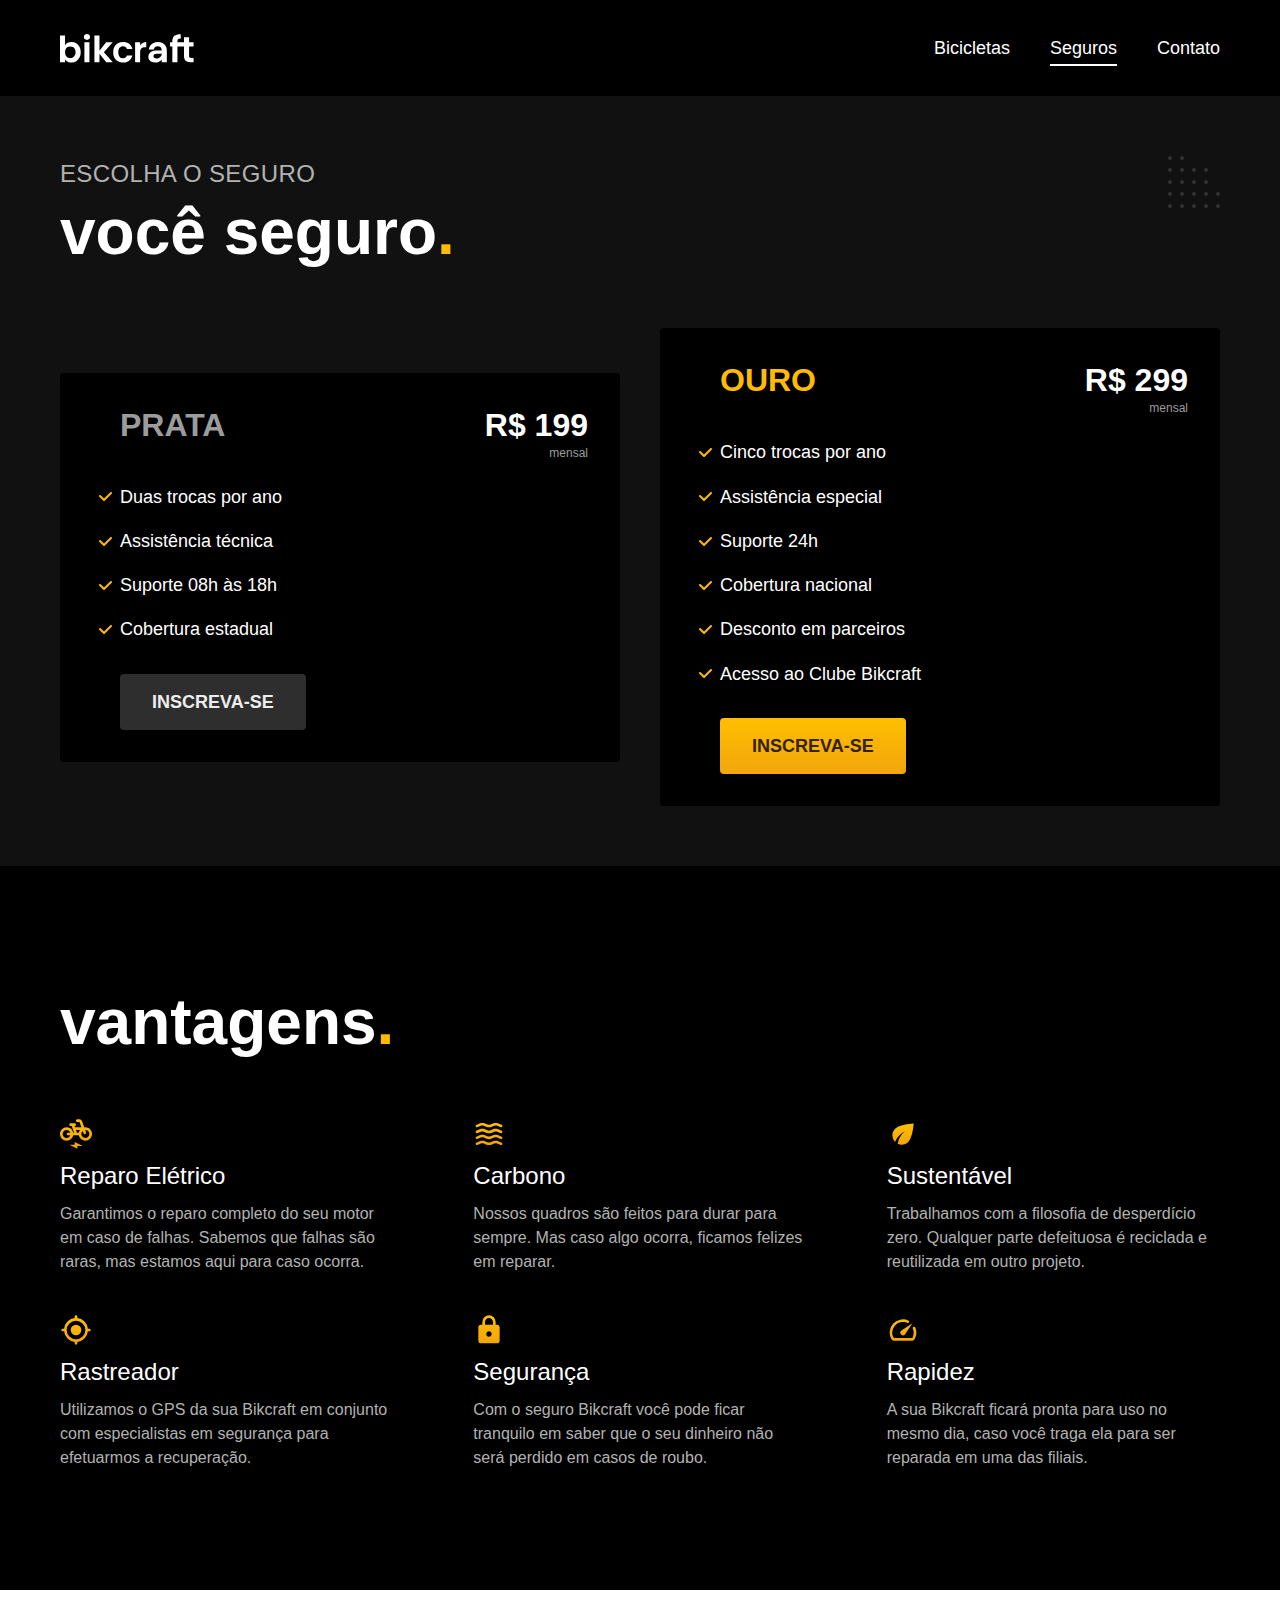
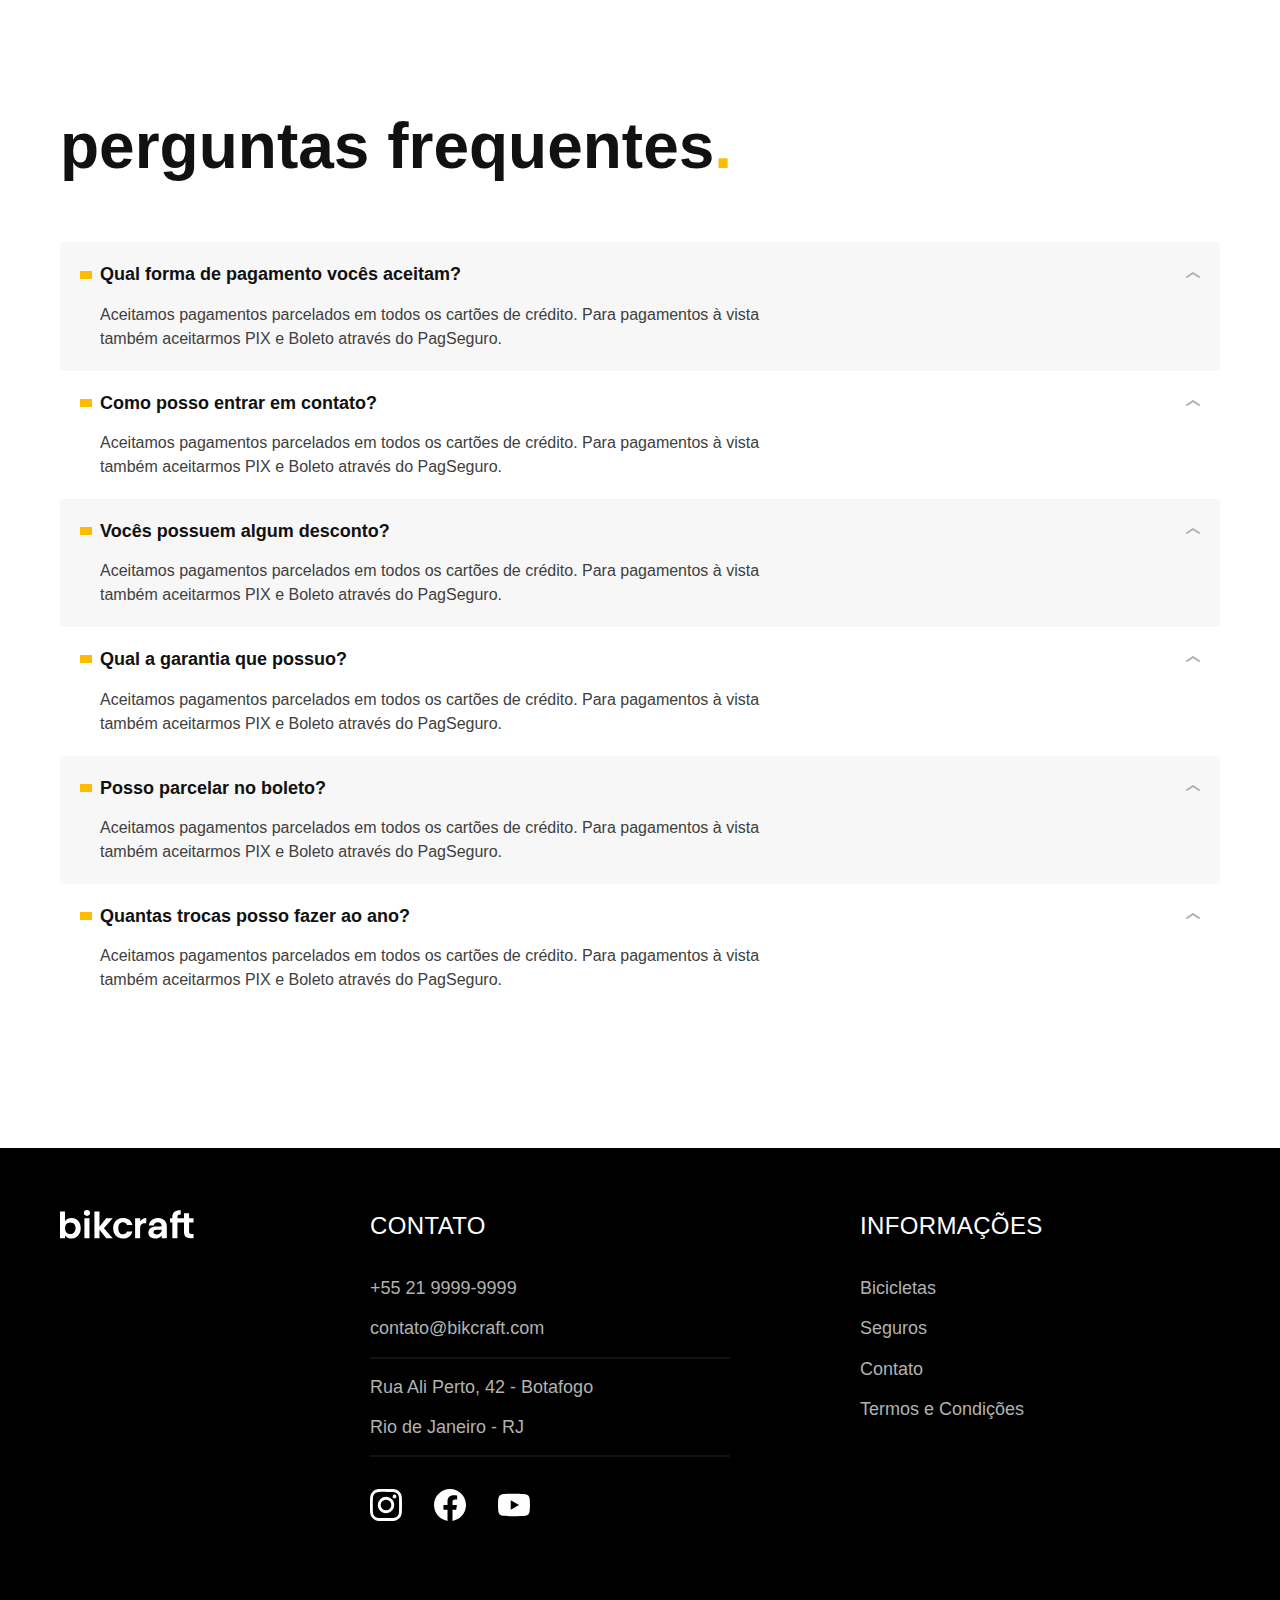
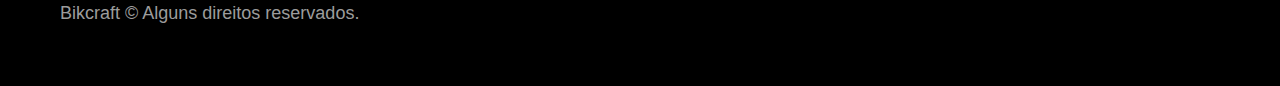
==== seguros.html @ 46bb4759 "first commit" ====
<!DOCTYPE html>
<html lang="pt-br">

<head>
  <meta charset="UTF-8">
  <meta name="viewport" content="width=device-width, initial-scale=1.0">

  <title>Seguros | Bikcraft</title>
  <meta name="description" content="Seguros.">

  <link rel="preload" href="./css/style.css" as="style">
  <link rel="stylesheet" href="./css/style.css">
</head>

<body id="seguros">
  <header class="header-bg">
    <div class="header container">
      <a href="./">
        <img src="./img/bikcraft.svg" alt="Bikcraft">
      </a>

      <nav aria-label="primaria">
        <ul class="header-menu font-1-m cor-0">
          <li><a href="./bicicletas.html">Bicicletas</a></li>
          <li><a href="./seguros.html">Seguros</a></li>
          <li><a href="./contato.html">Contato</a></li>
        </ul>
      </nav>
    </div>
  </header>

  <main class="seguros-bg">
    <div class="titulo-bg">
      <div class="titulo container">
        <p class="font-2-l-b cor-5">Escolha o seguro</p>
        <h1 class="font-1-xxl cor-0">você seguro<span class="cor-p1">.</span></h1>
      </div>
    </div>

    <div class="seguros container">

      <div class="seguros-item">
        <h3 class="font-1-xl cor-6">PRATA</h3>
        <span class="font-1-xl cor-0">R$ 199 <span class="font-1-xs cor-6">mensal</span></span>
        <ul class="font-2-m cor-0">
          <li>Duas trocas por ano</li>
          <li>Assistência técnica</li>
          <li>Suporte 08h às 18h</li>
          <li>Cobertura estadual</li>
        </ul>
        <a class="botao secundario" href="./orcamento.html?tipo=seguro&produto=prata">Inscreva-se</a>
      </div>

      <div class="seguros-item">
        <h3 class="font-1-xl cor-p1">OURO</h3>
        <span class="font-1-xl cor-0">R$ 299 <span class="font-1-xs cor-6">mensal</span></span>
        <ul class="font-2-m cor-0">
          <li>Cinco trocas por ano</li>
          <li>Assistência especial</li>
          <li>Suporte 24h</li>
          <li>Cobertura nacional</li>
          <li>Desconto em parceiros</li>
          <li>Acesso ao Clube Bikcraft</li>
        </ul>
        <a class="botao" href="./orcamento.html?tipo=seguro&produto=ouro">Inscreva-se</a>
      </div>
    </div>
  </main>

  <article class="vantagens-bg">
    <div class="vantagens container">
      <h2 class="font-1-xxl cor-0">vantagens<span class="cor-p1">.</span></h2>
      <ul>
        <li>
          <img src="./img/icones/eletrica.svg" alt="">
          <h3 class="font-1-l cor-0">Reparo Elétrico</h3>
          <p class="font-2-s cor-5">Garantimos o reparo completo do seu motor em caso de falhas. Sabemos que falhas são raras, mas estamos aqui para caso ocorra.</p>
        </li>
        <li>
          <img src="./img/icones/carbono.svg" alt="">
          <h3 class="font-1-l cor-0">Carbono</h3>
          <p class="font-2-s cor-5">Nossos quadros são feitos para durar para sempre. Mas caso algo ocorra, ficamos felizes em reparar.</p>
        </li>
        <li>
          <img src="./img/icones/sustentavel.svg" alt="">
          <h3 class="font-1-l cor-0">Sustentável</h3>
          <p class="font-2-s cor-5">Trabalhamos com a filosofia de desperdício zero. Qualquer parte defeituosa é reciclada e reutilizada em outro projeto.</p>
        </li>
        <li>
          <img src="./img/icones/rastreador.svg" alt="">
          <h3 class="font-1-l cor-0">Rastreador</h3>
          <p class="font-2-s cor-5">Utilizamos o GPS da sua Bikcraft em conjunto com especialistas em segurança para efetuarmos a recuperação.</p>
        </li>
        <li>
          <img src="./img/icones/seguro.svg" alt="">
          <h3 class="font-1-l cor-0">Segurança</h3>
          <p class="font-2-s cor-5">Com o seguro Bikcraft você pode ficar tranquilo em saber que o seu dinheiro não será perdido em casos de roubo.</p>
        </li>
        <li>
          <img src="./img/icones/velocidade.svg" alt="">
          <h3 class="font-1-l cor-0">Rapidez</h3>
          <p class="font-2-s cor-5">A sua Bikcraft ficará pronta para uso no mesmo dia, caso você traga ela para ser reparada em uma das filiais.</p>
        </li>
      </ul>
    </div>
  </article>

  <article class="perguntas container">
    <h2 class="font-1-xxl">perguntas frequentes<span class="cor-p1">.</span></h2>

    <dl>
      <div>
        <dt class="font-1-m-b">Qual forma de pagamento vocês aceitam?</dt>
        <dd class="font-2-s cor-9">Aceitamos pagamentos parcelados em todos os cartões de crédito. Para pagamentos à vista também aceitarmos PIX e Boleto através do PagSeguro.</dd>
      </div>
      <div>
        <dt class="font-1-m-b">Como posso entrar em contato?</dt>
        <dd class="font-2-s cor-9">Aceitamos pagamentos parcelados em todos os cartões de crédito. Para pagamentos à vista também aceitarmos PIX e Boleto através do PagSeguro.</dd>
      </div>
      <div>
        <dt class="font-1-m-b">Vocês possuem algum desconto?</dt>
        <dd class="font-2-s cor-9">Aceitamos pagamentos parcelados em todos os cartões de crédito. Para pagamentos à vista também aceitarmos PIX e Boleto através do PagSeguro.</dd>
      </div>
      <div>
        <dt class="font-1-m-b">Qual a garantia que possuo?</dt>
        <dd class="font-2-s cor-9">Aceitamos pagamentos parcelados em todos os cartões de crédito. Para pagamentos à vista também aceitarmos PIX e Boleto através do PagSeguro.</dd>
      </div>
      <div>
        <dt class="font-1-m-b">Posso parcelar no boleto?</dt>
        <dd class="font-2-s cor-9">Aceitamos pagamentos parcelados em todos os cartões de crédito. Para pagamentos à vista também aceitarmos PIX e Boleto através do PagSeguro.</dd>
      </div>
      <div>
        <dt class="font-1-m-b">Quantas trocas posso fazer ao ano?</dt>
        <dd class="font-2-s cor-9">Aceitamos pagamentos parcelados em todos os cartões de crédito. Para pagamentos à vista também aceitarmos PIX e Boleto através do PagSeguro.</dd>
      </div>
    </dl>
  </article>

  <footer class="footer-bg">
    <div class="footer container">
      <img src="./img/bikcraft.svg" alt="Bikcraft">
      <div class="footer-contato">
        <h3 class="font-2-l-b cor-0">Contato</h3>
        <ul class="font-2-m cor-5">
          <li><a href="tel:+552199999999">+55 21 9999-9999</a></li>
          <li><a href="mailto:contato@bikcraft.com">contato@bikcraft.com</a></li>
          <li>Rua Ali Perto, 42 - Botafogo</li>
          <li>Rio de Janeiro - RJ</li>
        </ul>
        <div class="footer-redes">
          <a href="./">
            <img src="./img/redes/instagram.svg" alt="Instagram">
          </a>
          <a href="./">
            <img src="./img/redes/facebook.svg" alt="Facebook">
          </a>
          <a href="./">
            <img src="./img/redes/youtube.svg" alt="Youtube">
          </a>
        </div>
      </div>
      <div class="footer-informacoes">
        <h3 class="font-2-l-b cor-0">Informações</h3>
        <nav>
          <ul class="font-1-m cor-5">
            <li><a href="./bicicletas.html">Bicicletas</a></li>
            <li><a href="./seguros.html">Seguros</a></li>
            <li><a href="./contato.html">Contato</a></li>
            <li><a href="./termos.html">Termos e Condições</a></li>
          </ul>
        </nav>
      </div>
      <p class="footer-copy font-2-m cor-6">Bikcraft © Alguns direitos reservados.</p>
    </div>
  </footer>
</body>

    <script src="./js/script.js"></script>
  </body>
</html>
---- css/style.css ----
@import "./global/global.css";
@import "./utilidades/tipografia.css";
@import "./utilidades/cores.css";

@import "./global/header.css";
@import "./global/footer.css";

/* Utilidades */
@import "./utilidades/componentes.css";
@import "./utilidades/formulario.css";

/* Home */
@import "./home/introducao.css";
@import "./home/tecnologia.css";
@import "./home/parceiros.css";
@import "./home/depoimento.css";

/* Bicicletas */
@import "./bicicletas/bicicletas-lista.css";
@import "./bicicletas/bicicletas.css";

/* Bicicleta */
@import "./bicicleta/bicicleta.css";
@import "./bicicleta/seguro.css";

/* Seguros */
@import "./seguros/seguros.css";
@import "./seguros/vantagens.css";
@import "./seguros/perguntas.css";

/* Contato */
@import "./contato/contato.css";
@import "./contato/lojas.css";

/* Contato */
@import "./orcamento/orcamento.css";

/* Termos */
@import "./termos/termos.css";
---- css/style.css ----
@import "./global/global.css";
@import "./utilidades/tipografia.css";
@import "./utilidades/cores.css";

@import "./global/header.css";
@import "./global/footer.css";

/* Utilidades */
@import "./utilidades/componentes.css";
@import "./utilidades/formulario.css";

/* Home */
@import "./home/introducao.css";
@import "./home/tecnologia.css";
@import "./home/parceiros.css";
@import "./home/depoimento.css";

/* Bicicletas */
@import "./bicicletas/bicicletas-lista.css";
@import "./bicicletas/bicicletas.css";

/* Bicicleta */
@import "./bicicleta/bicicleta.css";
@import "./bicicleta/seguro.css";

/* Seguros */
@import "./seguros/seguros.css";
@import "./seguros/vantagens.css";
@import "./seguros/perguntas.css";

/* Contato */
@import "./contato/contato.css";
@import "./contato/lojas.css";

/* Contato */
@import "./orcamento/orcamento.css";

/* Termos */
@import "./termos/termos.css";
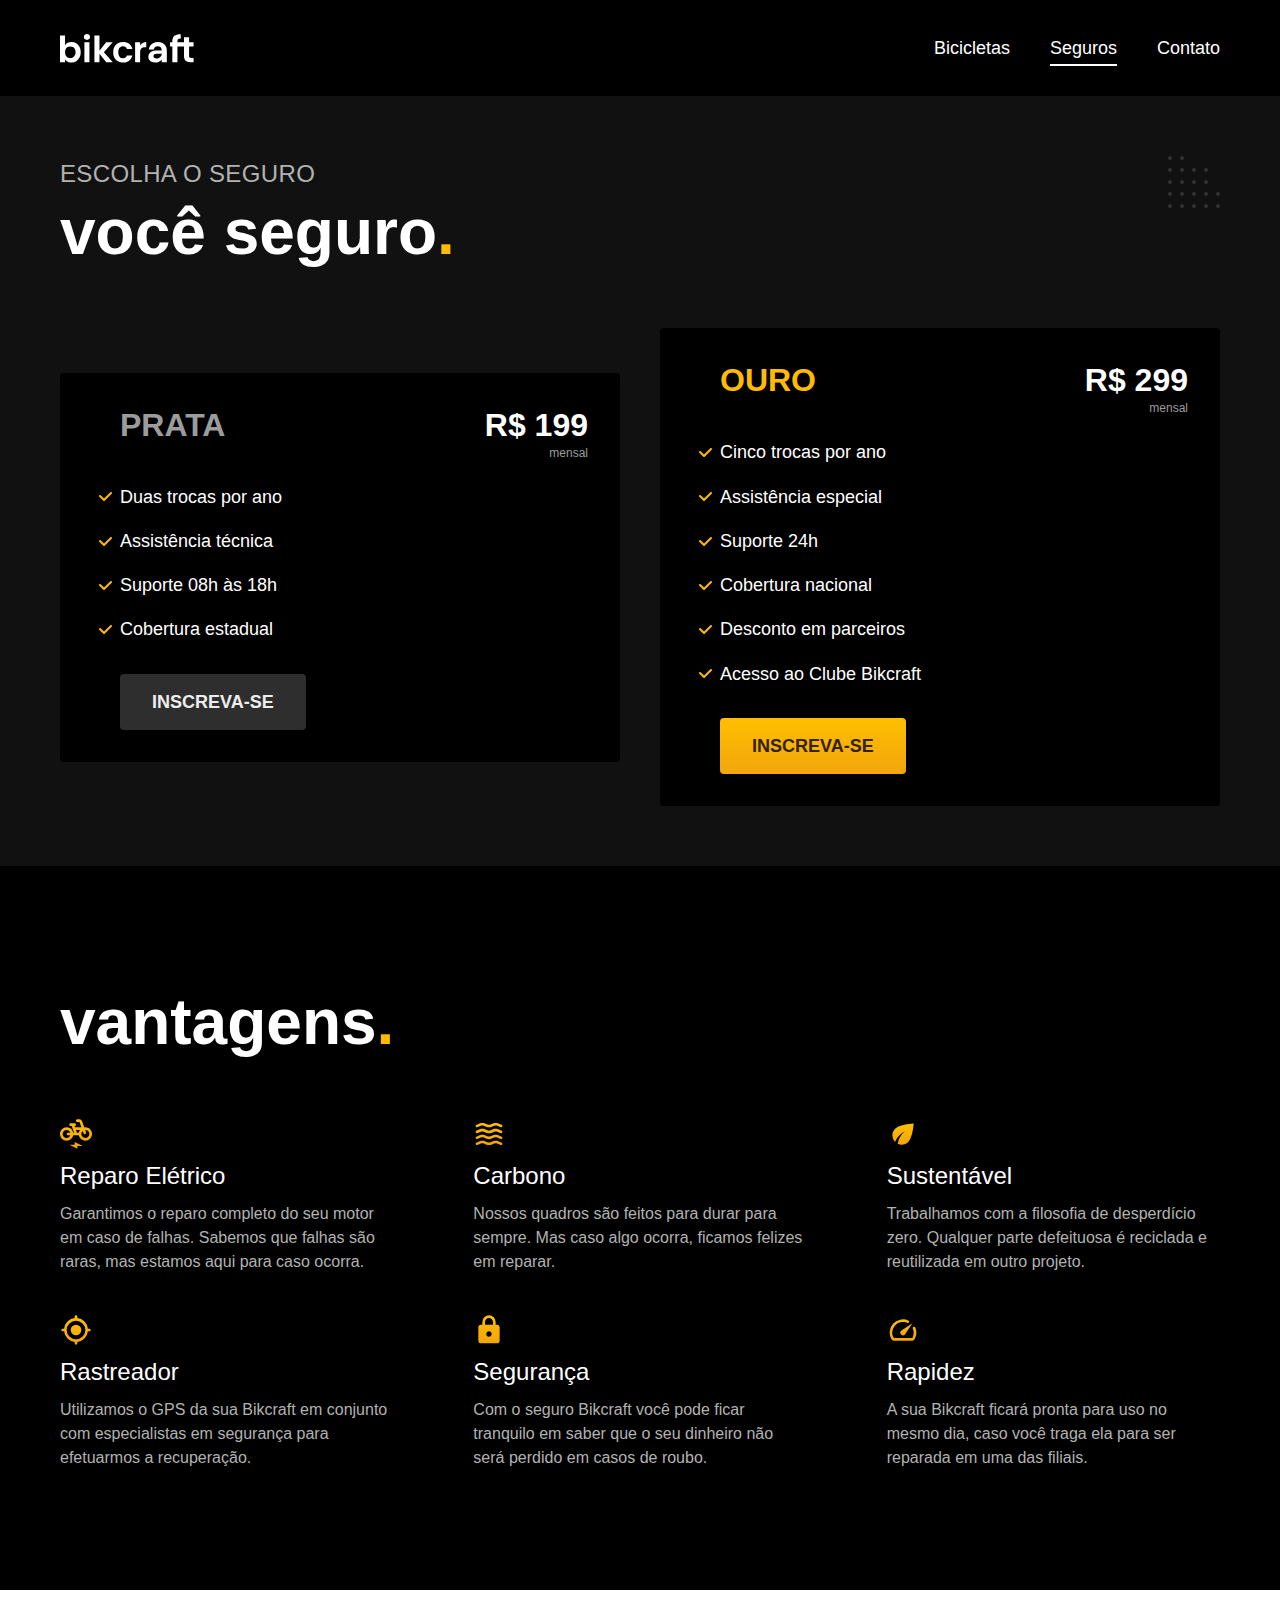
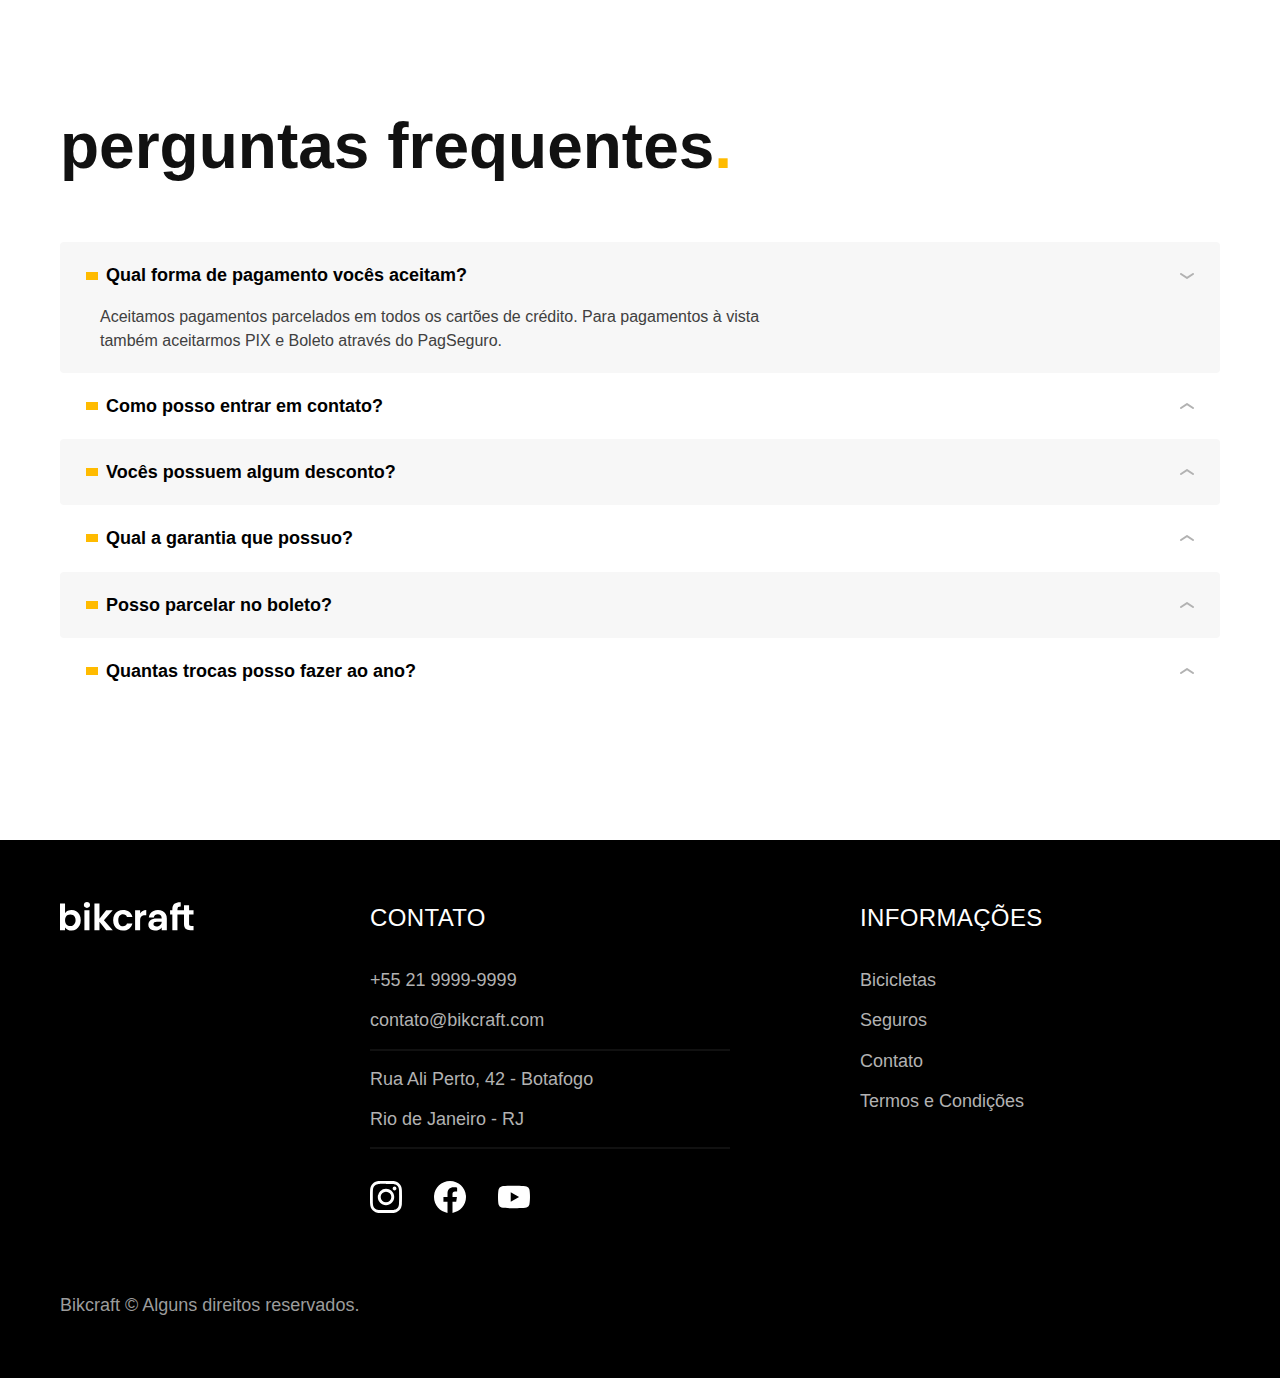
==== commit c2223d2c: "finalização do curso 13-10-24" ====
--- a/seguros.html
+++ b/seguros.html
@@ -1,180 +1,288 @@
 <!DOCTYPE html>
 <html lang="pt-br">
-
-<head>
-  <meta charset="UTF-8">
-  <meta name="viewport" content="width=device-width, initial-scale=1.0">
-
-  <title>Seguros | Bikcraft</title>
-  <meta name="description" content="Seguros.">
-
-  <link rel="preload" href="./css/style.css" as="style">
-  <link rel="stylesheet" href="./css/style.css">
-</head>
-
-<body id="seguros">
-  <header class="header-bg">
-    <div class="header container">
-      <a href="./">
-        <img src="./img/bikcraft.svg" alt="Bikcraft">
-      </a>
-
-      <nav aria-label="primaria">
-        <ul class="header-menu font-1-m cor-0">
-          <li><a href="./bicicletas.html">Bicicletas</a></li>
-          <li><a href="./seguros.html">Seguros</a></li>
-          <li><a href="./contato.html">Contato</a></li>
-        </ul>
-      </nav>
-    </div>
-  </header>
-
-  <main class="seguros-bg">
-    <div class="titulo-bg">
-      <div class="titulo container">
-        <p class="font-2-l-b cor-5">Escolha o seguro</p>
-        <h1 class="font-1-xxl cor-0">você seguro<span class="cor-p1">.</span></h1>
-      </div>
-    </div>
-
-    <div class="seguros container">
-
-      <div class="seguros-item">
-        <h3 class="font-1-xl cor-6">PRATA</h3>
-        <span class="font-1-xl cor-0">R$ 199 <span class="font-1-xs cor-6">mensal</span></span>
-        <ul class="font-2-m cor-0">
-          <li>Duas trocas por ano</li>
-          <li>Assistência técnica</li>
-          <li>Suporte 08h às 18h</li>
-          <li>Cobertura estadual</li>
-        </ul>
-        <a class="botao secundario" href="./orcamento.html?tipo=seguro&produto=prata">Inscreva-se</a>
-      </div>
-
-      <div class="seguros-item">
-        <h3 class="font-1-xl cor-p1">OURO</h3>
-        <span class="font-1-xl cor-0">R$ 299 <span class="font-1-xs cor-6">mensal</span></span>
-        <ul class="font-2-m cor-0">
-          <li>Cinco trocas por ano</li>
-          <li>Assistência especial</li>
-          <li>Suporte 24h</li>
-          <li>Cobertura nacional</li>
-          <li>Desconto em parceiros</li>
-          <li>Acesso ao Clube Bikcraft</li>
-        </ul>
-        <a class="botao" href="./orcamento.html?tipo=seguro&produto=ouro">Inscreva-se</a>
-      </div>
-    </div>
-  </main>
-
-  <article class="vantagens-bg">
-    <div class="vantagens container">
-      <h2 class="font-1-xxl cor-0">vantagens<span class="cor-p1">.</span></h2>
-      <ul>
-        <li>
-          <img src="./img/icones/eletrica.svg" alt="">
-          <h3 class="font-1-l cor-0">Reparo Elétrico</h3>
-          <p class="font-2-s cor-5">Garantimos o reparo completo do seu motor em caso de falhas. Sabemos que falhas são raras, mas estamos aqui para caso ocorra.</p>
-        </li>
-        <li>
-          <img src="./img/icones/carbono.svg" alt="">
-          <h3 class="font-1-l cor-0">Carbono</h3>
-          <p class="font-2-s cor-5">Nossos quadros são feitos para durar para sempre. Mas caso algo ocorra, ficamos felizes em reparar.</p>
-        </li>
-        <li>
-          <img src="./img/icones/sustentavel.svg" alt="">
-          <h3 class="font-1-l cor-0">Sustentável</h3>
-          <p class="font-2-s cor-5">Trabalhamos com a filosofia de desperdício zero. Qualquer parte defeituosa é reciclada e reutilizada em outro projeto.</p>
-        </li>
-        <li>
-          <img src="./img/icones/rastreador.svg" alt="">
-          <h3 class="font-1-l cor-0">Rastreador</h3>
-          <p class="font-2-s cor-5">Utilizamos o GPS da sua Bikcraft em conjunto com especialistas em segurança para efetuarmos a recuperação.</p>
-        </li>
-        <li>
-          <img src="./img/icones/seguro.svg" alt="">
-          <h3 class="font-1-l cor-0">Segurança</h3>
-          <p class="font-2-s cor-5">Com o seguro Bikcraft você pode ficar tranquilo em saber que o seu dinheiro não será perdido em casos de roubo.</p>
-        </li>
-        <li>
-          <img src="./img/icones/velocidade.svg" alt="">
-          <h3 class="font-1-l cor-0">Rapidez</h3>
-          <p class="font-2-s cor-5">A sua Bikcraft ficará pronta para uso no mesmo dia, caso você traga ela para ser reparada em uma das filiais.</p>
-        </li>
-      </ul>
-    </div>
-  </article>
-
-  <article class="perguntas container">
-    <h2 class="font-1-xxl">perguntas frequentes<span class="cor-p1">.</span></h2>
-
-    <dl>
-      <div>
-        <dt class="font-1-m-b">Qual forma de pagamento vocês aceitam?</dt>
-        <dd class="font-2-s cor-9">Aceitamos pagamentos parcelados em todos os cartões de crédito. Para pagamentos à vista também aceitarmos PIX e Boleto através do PagSeguro.</dd>
-      </div>
-      <div>
-        <dt class="font-1-m-b">Como posso entrar em contato?</dt>
-        <dd class="font-2-s cor-9">Aceitamos pagamentos parcelados em todos os cartões de crédito. Para pagamentos à vista também aceitarmos PIX e Boleto através do PagSeguro.</dd>
-      </div>
-      <div>
-        <dt class="font-1-m-b">Vocês possuem algum desconto?</dt>
-        <dd class="font-2-s cor-9">Aceitamos pagamentos parcelados em todos os cartões de crédito. Para pagamentos à vista também aceitarmos PIX e Boleto através do PagSeguro.</dd>
-      </div>
-      <div>
-        <dt class="font-1-m-b">Qual a garantia que possuo?</dt>
-        <dd class="font-2-s cor-9">Aceitamos pagamentos parcelados em todos os cartões de crédito. Para pagamentos à vista também aceitarmos PIX e Boleto através do PagSeguro.</dd>
-      </div>
-      <div>
-        <dt class="font-1-m-b">Posso parcelar no boleto?</dt>
-        <dd class="font-2-s cor-9">Aceitamos pagamentos parcelados em todos os cartões de crédito. Para pagamentos à vista também aceitarmos PIX e Boleto através do PagSeguro.</dd>
-      </div>
-      <div>
-        <dt class="font-1-m-b">Quantas trocas posso fazer ao ano?</dt>
-        <dd class="font-2-s cor-9">Aceitamos pagamentos parcelados em todos os cartões de crédito. Para pagamentos à vista também aceitarmos PIX e Boleto através do PagSeguro.</dd>
-      </div>
-    </dl>
-  </article>
-
-  <footer class="footer-bg">
-    <div class="footer container">
-      <img src="./img/bikcraft.svg" alt="Bikcraft">
-      <div class="footer-contato">
-        <h3 class="font-2-l-b cor-0">Contato</h3>
-        <ul class="font-2-m cor-5">
-          <li><a href="tel:+552199999999">+55 21 9999-9999</a></li>
-          <li><a href="mailto:contato@bikcraft.com">contato@bikcraft.com</a></li>
-          <li>Rua Ali Perto, 42 - Botafogo</li>
-          <li>Rio de Janeiro - RJ</li>
-        </ul>
-        <div class="footer-redes">
-          <a href="./">
-            <img src="./img/redes/instagram.svg" alt="Instagram">
-          </a>
-          <a href="./">
-            <img src="./img/redes/facebook.svg" alt="Facebook">
-          </a>
-          <a href="./">
-            <img src="./img/redes/youtube.svg" alt="Youtube">
-          </a>
-        </div>
-      </div>
-      <div class="footer-informacoes">
-        <h3 class="font-2-l-b cor-0">Informações</h3>
-        <nav>
-          <ul class="font-1-m cor-5">
+  <head>
+    <meta charset="UTF-8" />
+    <meta name="viewport" content="width=device-width, initial-scale=1.0" />
+
+    <title>Seguros | Bikcraft</title>
+    <meta name="description" content="Seguros." />
+
+    <link rel="preload" href="./css/style.css" as="style" />
+    <link rel="stylesheet" href="./css/style.css" />
+  </head>
+
+  <body id="seguros">
+    <header class="header-bg">
+      <div class="header container">
+        <a href="./">
+          <img src="./img/bikcraft.svg" alt="Bikcraft" />
+        </a>
+
+        <nav aria-label="primaria">
+          <ul class="header-menu font-1-m cor-0">
             <li><a href="./bicicletas.html">Bicicletas</a></li>
             <li><a href="./seguros.html">Seguros</a></li>
             <li><a href="./contato.html">Contato</a></li>
-            <li><a href="./termos.html">Termos e Condições</a></li>
           </ul>
         </nav>
       </div>
-      <p class="footer-copy font-2-m cor-6">Bikcraft © Alguns direitos reservados.</p>
-    </div>
-  </footer>
-</body>
-
-    <script src="./js/script.js"></script>
+    </header>
+
+    <main class="seguros-bg">
+      <div class="titulo-bg">
+        <div class="titulo container">
+          <p class="font-2-l-b cor-5">Escolha o seguro</p>
+          <h1 class="font-1-xxl cor-0">
+            você seguro<span class="cor-p1">.</span>
+          </h1>
+        </div>
+      </div>
+
+      <div class="seguros container">
+        <div class="seguros-item fadeInLeft" data-anime="200">
+          <h3 class="font-1-xl cor-6">PRATA</h3>
+          <span class="font-1-xl cor-0"
+            >R$ 199 <span class="font-1-xs cor-6">mensal</span></span
+          >
+          <ul class="font-2-m cor-0">
+            <li>Duas trocas por ano</li>
+            <li>Assistência técnica</li>
+            <li>Suporte 08h às 18h</li>
+            <li>Cobertura estadual</li>
+          </ul>
+          <a
+            class="botao secundario"
+            href="./orcamento.html?tipo=seguro&produto=prata"
+            >Inscreva-se</a
+          >
+        </div>
+
+        <div class="seguros-item fadeInRight" data-anime="300">
+          <h3 class="font-1-xl cor-p1">OURO</h3>
+          <span class="font-1-xl cor-0"
+            >R$ 299 <span class="font-1-xs cor-6">mensal</span></span
+          >
+          <ul class="font-2-m cor-0">
+            <li>Cinco trocas por ano</li>
+            <li>Assistência especial</li>
+            <li>Suporte 24h</li>
+            <li>Cobertura nacional</li>
+            <li>Desconto em parceiros</li>
+            <li>Acesso ao Clube Bikcraft</li>
+          </ul>
+          <a class="botao" href="./orcamento.html?tipo=seguro&produto=ouro"
+            >Inscreva-se</a
+          >
+        </div>
+      </div>
+    </main>
+
+    <article class="vantagens-bg">
+      <div class="vantagens container">
+        <h2 class="font-1-xxl cor-0">vantagens<span class="cor-p1">.</span></h2>
+        <ul>
+          <li>
+            <img src="./img/icones/eletrica.svg" alt="" />
+            <h3 class="font-1-l cor-0">Reparo Elétrico</h3>
+            <p class="font-2-s cor-5">
+              Garantimos o reparo completo do seu motor em caso de falhas.
+              Sabemos que falhas são raras, mas estamos aqui para caso ocorra.
+            </p>
+          </li>
+          <li>
+            <img src="./img/icones/carbono.svg" alt="" />
+            <h3 class="font-1-l cor-0">Carbono</h3>
+            <p class="font-2-s cor-5">
+              Nossos quadros são feitos para durar para sempre. Mas caso algo
+              ocorra, ficamos felizes em reparar.
+            </p>
+          </li>
+          <li>
+            <img src="./img/icones/sustentavel.svg" alt="" />
+            <h3 class="font-1-l cor-0">Sustentável</h3>
+            <p class="font-2-s cor-5">
+              Trabalhamos com a filosofia de desperdício zero. Qualquer parte
+              defeituosa é reciclada e reutilizada em outro projeto.
+            </p>
+          </li>
+          <li>
+            <img src="./img/icones/rastreador.svg" alt="" />
+            <h3 class="font-1-l cor-0">Rastreador</h3>
+            <p class="font-2-s cor-5">
+              Utilizamos o GPS da sua Bikcraft em conjunto com especialistas em
+              segurança para efetuarmos a recuperação.
+            </p>
+          </li>
+          <li>
+            <img src="./img/icones/seguro.svg" alt="" />
+            <h3 class="font-1-l cor-0">Segurança</h3>
+            <p class="font-2-s cor-5">
+              Com o seguro Bikcraft você pode ficar tranquilo em saber que o seu
+              dinheiro não será perdido em casos de roubo.
+            </p>
+          </li>
+          <li>
+            <img src="./img/icones/velocidade.svg" alt="" />
+            <h3 class="font-1-l cor-0">Rapidez</h3>
+            <p class="font-2-s cor-5">
+              A sua Bikcraft ficará pronta para uso no mesmo dia, caso você
+              traga ela para ser reparada em uma das filiais.
+            </p>
+          </li>
+        </ul>
+      </div>
+    </article>
+
+    <article class="perguntas container">
+      <h2 class="font-1-xxl">
+        perguntas frequentes<span class="cor-p1">.</span>
+      </h2>
+
+      <dl>
+        <div>
+          <dt>
+            <button
+              class="font-1-m-b"
+              aria-controls="pergunta1"
+              aria-expanded="true"
+            >
+              Qual forma de pagamento vocês aceitam?
+            </button>
+          </dt>
+          <dd id="pergunta1" class="font-2-s cor-9 ativa">
+            Aceitamos pagamentos parcelados em todos os cartões de crédito. Para
+            pagamentos à vista também aceitarmos PIX e Boleto através do
+            PagSeguro.
+          </dd>
+        </div>
+        <div>
+          <dt>
+            <button
+              class="font-1-m-b"
+              aria-controls="pergunta2"
+              aria-expanded="false"
+            >
+              Como posso entrar em contato?
+            </button>
+          </dt>
+
+          <dd id="pergunta2" class="font-2-s cor-9">
+            Aceitamos pagamentos parcelados em todos os cartões de crédito. Para
+            pagamentos à vista também aceitarmos PIX e Boleto através do
+            PagSeguro.
+          </dd>
+        </div>
+        <div>
+          <dt>
+            <button
+              class="font-1-m-b"
+              aria-controls="pergunta3"
+              aria-expanded="false"
+            >
+              Vocês possuem algum desconto?
+            </button>
+          </dt>
+
+          <dd id="pergunta3" class="font-2-s cor-9">
+            Aceitamos pagamentos parcelados em todos os cartões de crédito. Para
+            pagamentos à vista também aceitarmos PIX e Boleto através do
+            PagSeguro.
+          </dd>
+        </div>
+        <div>
+          <dt>
+            <button
+              class="font-1-m-b"
+              aria-controls="pergunta4"
+              aria-expanded="false"
+            >
+              Qual a garantia que possuo?
+            </button>
+          </dt>
+
+          <dd id="pergunta4" class="font-2-s cor-9">
+            Aceitamos pagamentos parcelados em todos os cartões de crédito. Para
+            pagamentos à vista também aceitarmos PIX e Boleto através do
+            PagSeguro.
+          </dd>
+        </div>
+        <div>
+          <dt>
+            <button
+              class="font-1-m-b"
+              aria-controls="pergunta5"
+              aria-expanded="false"
+            >
+              Posso parcelar no boleto?
+            </button>
+          </dt>
+          <dd id="pergunta5" class="font-2-s cor-9">
+            Aceitamos pagamentos parcelados em todos os cartões de crédito. Para
+            pagamentos à vista também aceitarmos PIX e Boleto através do
+            PagSeguro.
+          </dd>
+        </div>
+        <div>
+          <dt>
+            <button
+              class="font-1-m-b"
+              aria-controls="pergunta6"
+              aria-expanded="false"
+            >
+              Quantas trocas posso fazer ao ano?
+            </button>
+          </dt>
+          <dd id="pergunta6" class="font-2-s cor-9">
+            Aceitamos pagamentos parcelados em todos os cartões de crédito. Para
+            pagamentos à vista também aceitarmos PIX e Boleto através do
+            PagSeguro.
+          </dd>
+        </div>
+      </dl>
+    </article>
+
+    <footer class="footer-bg">
+      <div class="footer container">
+        <img src="./img/bikcraft.svg" alt="Bikcraft" />
+        <div class="footer-contato">
+          <h3 class="font-2-l-b cor-0">Contato</h3>
+          <ul class="font-2-m cor-5">
+            <li><a href="tel:+552199999999">+55 21 9999-9999</a></li>
+            <li>
+              <a href="mailto:contato@bikcraft.com">contato@bikcraft.com</a>
+            </li>
+            <li>Rua Ali Perto, 42 - Botafogo</li>
+            <li>Rio de Janeiro - RJ</li>
+          </ul>
+          <div class="footer-redes">
+            <a href="./">
+              <img src="./img/redes/instagram.svg" alt="Instagram" />
+            </a>
+            <a href="./">
+              <img src="./img/redes/facebook.svg" alt="Facebook" />
+            </a>
+            <a href="./">
+              <img src="./img/redes/youtube.svg" alt="Youtube" />
+            </a>
+          </div>
+        </div>
+        <div class="footer-informacoes">
+          <h3 class="font-2-l-b cor-0">Informações</h3>
+          <nav>
+            <ul class="font-1-m cor-5">
+              <li><a href="./bicicletas.html">Bicicletas</a></li>
+              <li><a href="./seguros.html">Seguros</a></li>
+              <li><a href="./contato.html">Contato</a></li>
+              <li><a href="./termos.html">Termos e Condições</a></li>
+            </ul>
+          </nav>
+        </div>
+        <p class="footer-copy font-2-m cor-6">
+          Bikcraft © Alguns direitos reservados.
+        </p>
+      </div>
+    </footer>
   </body>
-</html>+  <script src="./js/plugins/simple-anime.js"></script>
+  <script src="./js/script.js"></script>
+</html>
--- a/css/style.css
+++ b/css/style.css
@@ -8,6 +8,7 @@
 /* Utilidades */
 @import "./utilidades/componentes.css";
 @import "./utilidades/formulario.css";
+@import "./utilidades/animacao.css";
 
 /* Home */
 @import "./home/introducao.css";
--- a/css/style.css
+++ b/css/style.css
@@ -8,6 +8,7 @@
 /* Utilidades */
 @import "./utilidades/componentes.css";
 @import "./utilidades/formulario.css";
+@import "./utilidades/animacao.css";
 
 /* Home */
 @import "./home/introducao.css";
